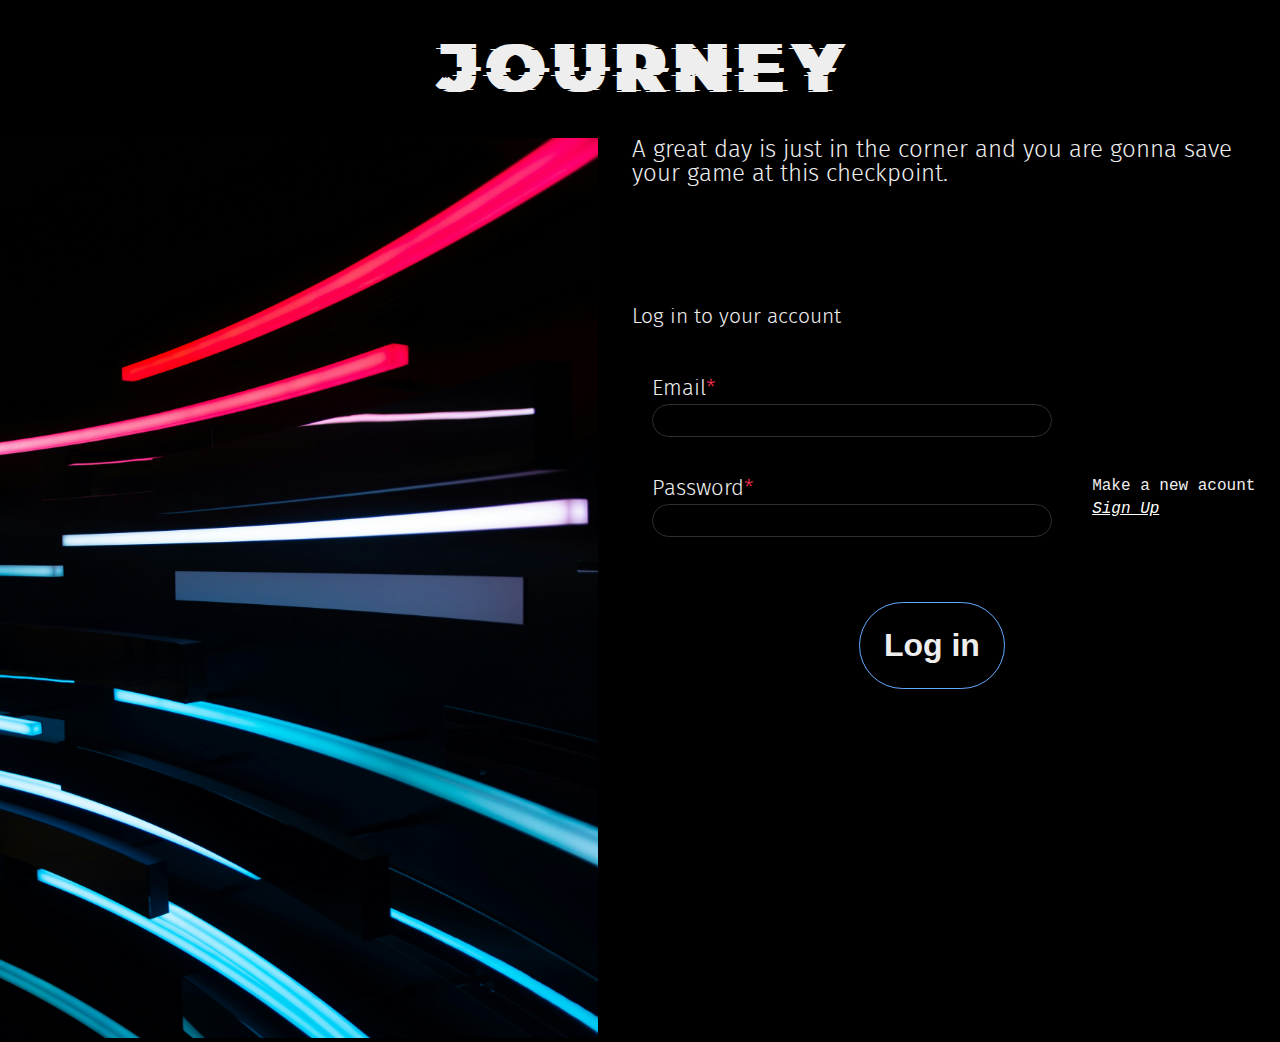
==== docs/sign_in.html @ b0f0ec62 "Add Signup and Login form" ====
<!DOCTYPE html>
<html lang="en">
<head>
    <meta charset="UTF-8">
    <meta name="viewport" content="width=device-width, initial-scale=1.0">
    <title>Document</title>
    <link rel="stylesheet" href="styles.css">
</head>
<body>
  <header>
    <div class="title">Journey</div>
  </header>
    <main class="content">
        <div class="image">
            <img src="./assets/cover.jpg" alt="Modern multiple threads on a black background">
        </div>
        <div>
            <div class="details">
                A great day is just in the corner and you are gonna save your game at this checkpoint.
            </div>
            <form>
                <div class="box">
                    <div>
                        <legend class="lgd">Log in to your account</legend>
                    </div>
                    <div class="fillbox">
                        <div>
                            <label for="useremail">Email<span class="rqd">*</span></label>
                            <input type="email" required name="useremail" id="useremail">
                        </div>
                        <div>
                            <label for="pwd">Password<span class="rqd">*</span></label>
                            <input type="password" required name="password" id="pwd" aria-describedby="pwd" minlength="8" maxlength="20">
                            <p id="pwd"></p>
                        </div>
                        <div id="signInPage">
                            Make a new acount <a href="index.html">Sign Up</a>
                        </div>
                    </div>
                </div>
                <div>
                    <button id="submit">Log in</button>
                </div>
            </form>
        </div>
    </main>
    <footer>
        <div class="credit"></div>
    </footer>
    <script src="main.js"></script>
</body>
</html>
---- docs/styles.css ----
* {
    padding: 0;
    margin: 0;
    box-sizing: border-box;
}

@font-face {
    font-family: 'title';
    src: url('./assets/those_glitch_regular-webfont.woff2') format('woff2'),
         url('./assets/those_glitch_regular-webfont.woff') format('woff');
    font-weight: normal;
    font-style: normal;
}

@font-face {
    font-family: 'sanslight';
    src: url('./assets/firasans-light-webfont.woff2') format('woff2'),
         url('./assets/firasans-light-webfont.woff') format('woff');
    font-weight: normal;
    font-style: normal;
}

body {
    display: flex;
    flex-direction: column;
    justify-content: center;
    width: 100vw;
    background-color: black;
}
header {
    display: flex;
    padding: 30px;
    width: 100vw;
    justify-content: center;
    align-self: center;
    font: 3em 'title';
    color: #eee;
}

.content {
    display: flex;
}
img {
    height: 100vh;
}

main>div+div {
    display: flex;
    align-items: center;
    gap: 40px;
    flex-direction: column;
    color: #eee;
    background-color: black;
}
form {
    display: flex;
    flex-direction: column;
    gap: 40px;
}

.box {
    display: flex;
    flex-direction: column;
    gap: 30px;
    font: 1.3rem 'sanslight';
    margin-top: 80px;
}
form {
    margin-left: 5%;
}

.details {
    margin-left: 5%;
    font: 1.5rem 'sanslight';
}
.fillbox {
    flex-wrap: wrap;
    display: flex;

}

form>div>div+div>div {
    padding: 20px;
    font-size: 1.4rem;
    display: flex;
    flex-direction: column;
    gap: 5px;
}
.rqd {
    color: #fa2d4e;
}
input {
    color: #d9d9d9;
    padding: 5px;
    width: 400px;
    font: 1.3rem 'sanslight';
    border-radius: 30px;
    border: solid 1px rgb(46, 46, 46);
    background-color: black;
}
form>div+div {
    display: flex;
    margin-left: 35%;
}
button {
    background-color: black;
    padding: 1.5rem;
    color: #eee;
    border-radius: 3rem;
    border: 1px solid rgb(100, 170, 255);
    font: 2rem Helvetica;
    font-weight: 600;
}
button:hover,
button:focus {
    background-color: rgb(100, 170, 255);
}

p {
    font: 1rem monospace;
}

input:hover:invalid {
    border: 1px solid #b92326;
}
input:required:valid {
    border: 1px solid rgb(100, 170, 255);
}

input:valid + label>span {
    border: 1px solid rgb(100, 170, 255);
}

p {
    color: #b92326;
}
#signInPage {
    font: 1rem monospace;
}
a {
    font-style: italic;
    color: white;
}
@media only screen and (max-width: 400px) {
    .content {
        display: flex;
        flex-direction: column;
    }
    * {
        scale: 96%;
    }
    img {
        width: 100vw;
        margin: 0;
    }
}
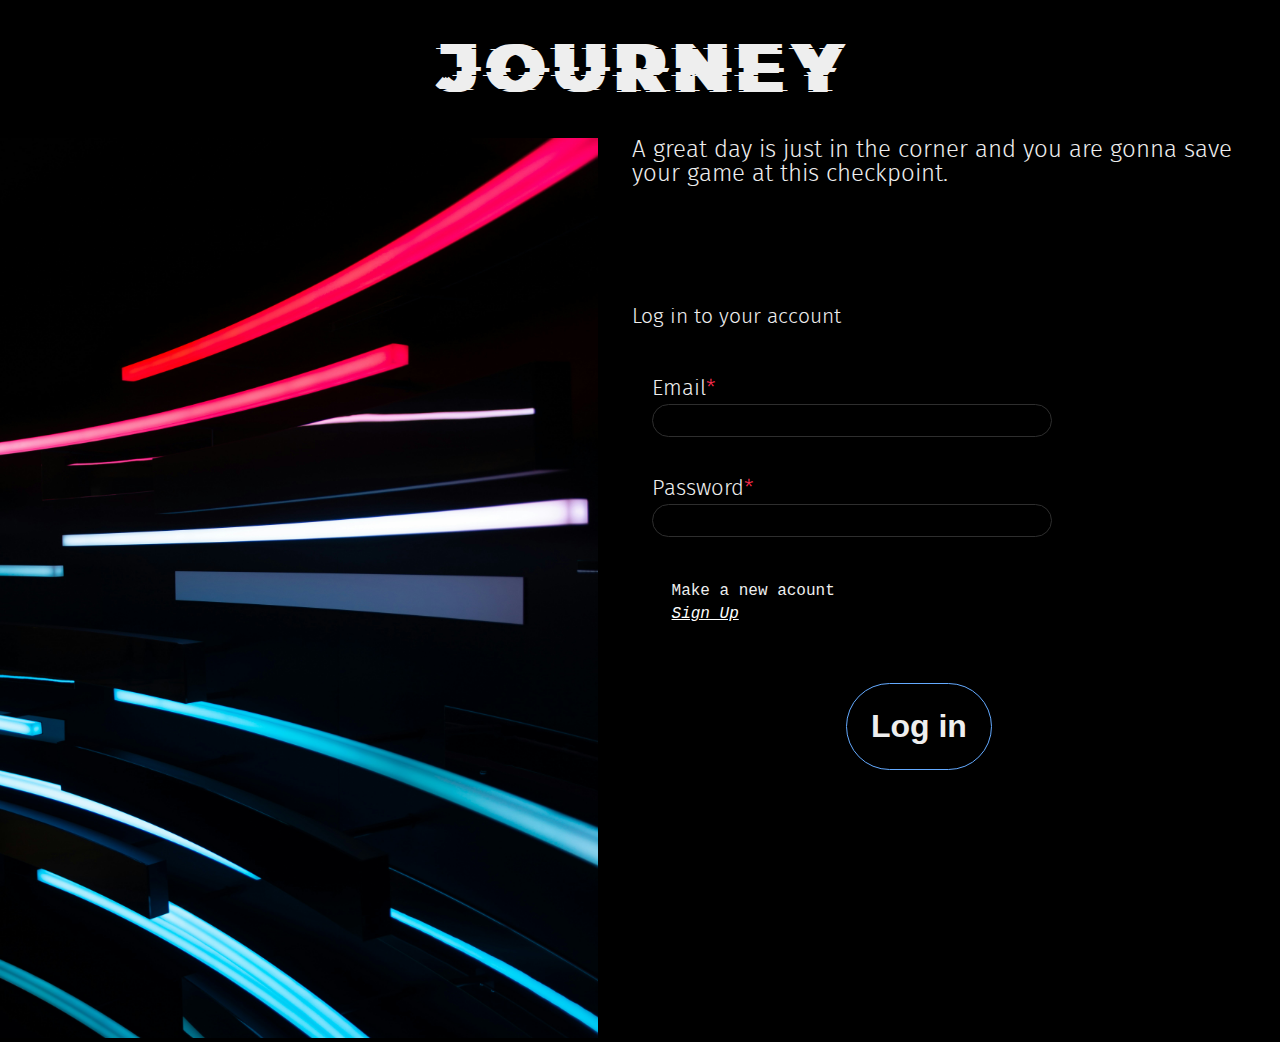
==== commit 01ac2dbc: "Add succesfull account creation page" ====
--- a/docs/sign_in.html
+++ b/docs/sign_in.html
@@ -18,7 +18,7 @@
             <div class="details">
                 A great day is just in the corner and you are gonna save your game at this checkpoint.
             </div>
-            <form>
+            <form action="successfull.html">
                 <div class="box">
                     <div>
                         <legend class="lgd">Log in to your account</legend>
@@ -34,7 +34,7 @@
                             <p id="pwd"></p>
                         </div>
                         <div id="signInPage">
-                            Make a new acount <a href="index.html">Sign Up</a>
+                            Make a new acount <a href="index.html"> Sign Up </a>
                         </div>
                     </div>
                 </div>
--- a/docs/styles.css
+++ b/docs/styles.css
@@ -98,9 +98,8 @@
     border: solid 1px rgb(46, 46, 46);
     background-color: black;
 }
-form>div+div {
-    display: flex;
-    margin-left: 35%;
+form>div+div>button {
+    margin-left: 33%;
 }
 button {
     background-color: black;
@@ -135,11 +134,23 @@
     color: #b92326;
 }
 #signInPage {
+    margin-left: 3%;
     font: 1rem monospace;
 }
 a {
     font-style: italic;
     color: white;
+}
+.succesImageContainer {
+    width: 100vw;
+    display: flex;
+    justify-content: center;
+}
+
+div>img.successImage {
+    width: 300px;
+    margin-bottom: 300px;
+    
 }
 @media only screen and (max-width: 400px) {
     .content {
@@ -153,4 +164,7 @@
         width: 100vw;
         margin: 0;
     }
+    form {
+        margin: 0%;
+    }
 }